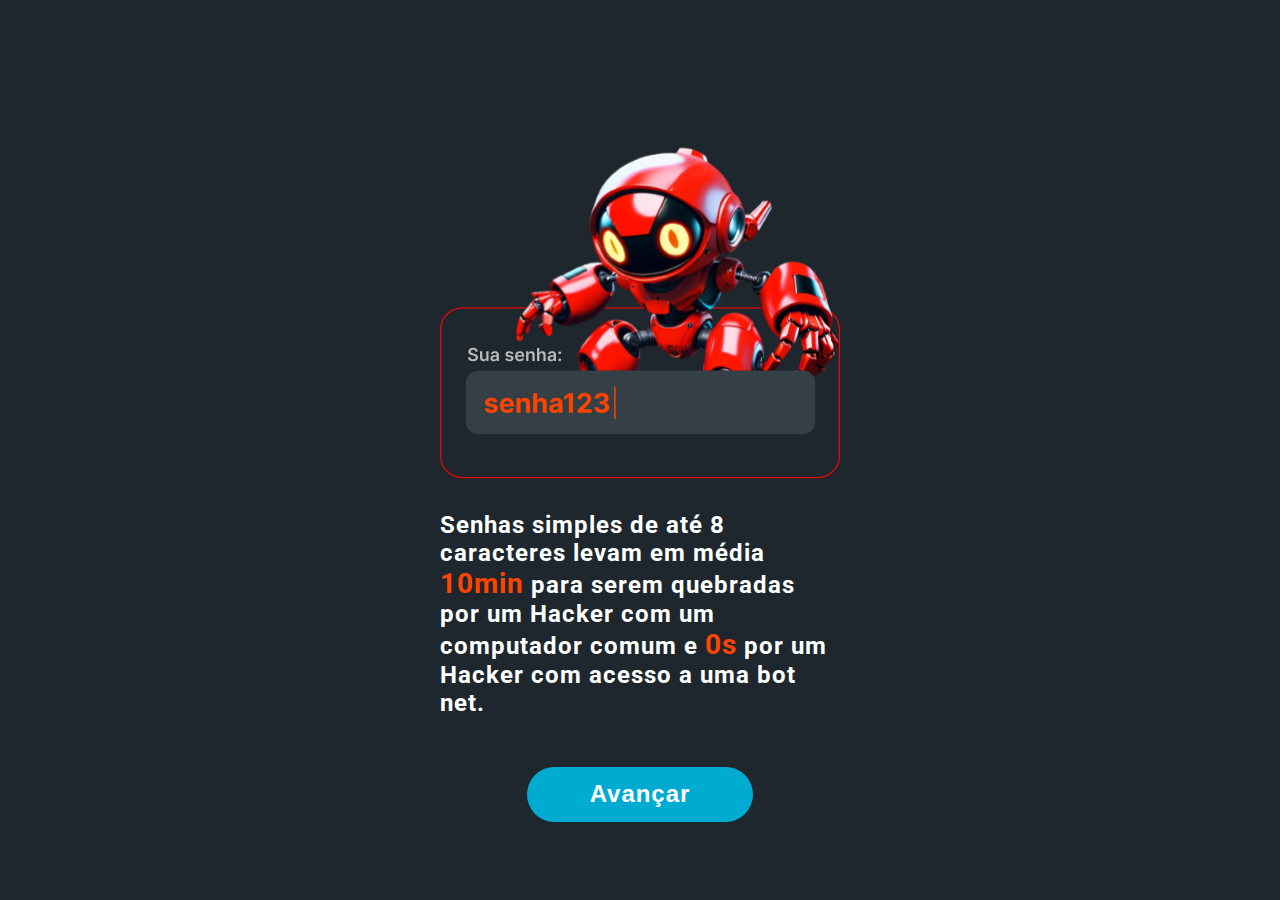
==== quiz.html @ 22730234 "add quiz" ====
<!DOCTYPE html>
<html lang="en">
<head>
  <meta charset="UTF-8">
  <meta name="viewport" content="width=device-width, initial-scale=1.0">
  <title>PowerPass Quiz</title>
  <link rel="stylesheet" href="css/quiz.css">
</head>
<body>
  <section class="sec-quiz">
    <div class="card-container">
        <!-- CARD 1 -->
        <div class="card" id="card-1" style="opacity: 100; display: flex;">
            <img src="./img/img-card-1.svg" alt="">
            <p>Senhas simples de até 8 caracteres levam em média <span class="orange-span">10min</span>
                 para serem quebradas por um Hacker com um computador comum e <span class="orange-span">0s</span> por um Hacker com acesso a uma bot net.</p>
        </div>
        <!-- CARD 2 -->
        <div class="card" id="card-2" card="question">
            <form action="">
                <p>Qual dessas senhas é <span class="light-blue"> mais apropriada</span> para proteger seus dados?</p>
                <div class="options">
                    <input type="radio" name="card-2" id="option-1" value="false">
                    <label for="option-1">senha123</label>
                    <input type="radio" name="card-2" id="option-2" value="false">
                    <label for="option-2">pedrinho</label>
                    <input type="radio" name="card-2" id="option-3" value="true">
                    <label for="option-3">deusepainaoepadrasto</label>
                </div>
            </form>
        </div>
        <!-- CARD 3 -->
        <div class="card" id="card-3">
            <img src="./img/img-card-3.svg" alt="">
            <p><span class="light-blue">Quanto mais caracteres</span> a sua senha tiver, maior será a <span class="light-blue">complexidade para quebrala.</span>   </p>
        </div>
        <!-- CARD 4 -->
        <!-- <div class="card" id="card-4" card="question">
            <form action="">
                <p>Qual dessas senhas é <span class="light-blue"> mais apropriada</span> para proteger seus dados?</p>
                <div class="options">
                    <input type="radio" name="card-4" id="option-1" value="false">
                    <label for="option-1">mariazinha</label>
                    <input type="radio" name="card-4" id="option-2" value="true">
                    <label for="option-2">MyGodIsBetter</label>
                    <input type="radio" name="card-4" id="option-3" value="false">
                    <label for="option-3">vraunei</label>
                </div>
            </form>
        </div> -->
    </div>
    <button id="btn-next" class="btn" >Avançar</button>
  </section>

  <script>
    var count = 1;
    const options = document.querySelectorAll('.option');
    const nextButton = document.querySelector('.next-button');
    const size = document.querySelectorAll('.card').length;

    console.log()

    document.querySelector('#btn-next').addEventListener('click', btn => {
        if(count == size){
            window.location.href = "/"
            return
        }
        
        document.querySelector('#card-'+ count).style.opacity = 0;
        setTimeout(()=>{
            document.querySelector('#card-'+ count).style.display ='none';
            count++;
            
            if(count%2 == 0){
                btn.target.style.display = "none";
                btn.target.style.opacity = "0";
            }

            document.querySelector('#card-'+ count).style.display ='flex';
            setTimeout(()=>{
                document.querySelector('#card-'+ count).style.opacity = 100;
            },50)
        },300)

        

    })

    document.querySelectorAll('.card-container .card .options input[type="radio"]').forEach(input => {
        input.addEventListener('change', function () {
            document.querySelectorAll('.options input[type="radio"]').forEach(label => {
                label.classList.remove('active-true', 'active-false', 'active-neutral');
            });

            // Adiciona a classe correspondente ao label do radio selecionado
            const parentLabel = this;
            if (this.value === 'true') {
            parentLabel.classList.add('active-true');

            document.querySelector('#btn-next').style.display = "block";
            document.querySelector('#btn-next').style.opacity = "100%";

            } else if (this.value === 'false') {
            parentLabel.classList.add('active-false');
            }
        });
    });

  </script>
</body>
</html>
---- css/quiz.css ----
@import url(./style.css);

.sec-quiz{
    max-width: 400px;
    margin: 0 auto;
    padding: 30px;
    display: flex;
    flex-direction: column;
    align-items: center;
    gap: 50px;
    transition: all 300ms;
}

#btn-next{
    transition: opacity 1000ms ease !important; 
}

.card{
    display: none;
    opacity: 0;
    transition: opacity 300ms ease; 

    color: #fff;
    flex-direction: column;
    gap: 20px;
}

.card p{
    font-size: 1.5em;  font-weight: 700; letter-spacing: 1px; word-wrap: break-word;
}

.card .options{
    margin-top: 20px;
    display: flex;
    flex-direction: column;
    gap: 20px;
}


.card .options > label{
    background-color: var(--color-medium-gray);
    font-weight: 700;
    font-size: 1.2rem;
    letter-spacing: 1px;
    padding: 15px;
    border-radius: 10px;
}

.card .options > label:hover{
    transition: all 300ms;
    background-color: #008baa;
}

.card .options > input{
    display: none;
}

.card .options .active-true + label {
    background-color: var(--color-light-blue, #1E90FF); /* Cor para valor true */
  }
  
  .card .options .active-false + label {
    background-color: var(--color-light-red, #FF6347); /* Cor para valor false */
  }
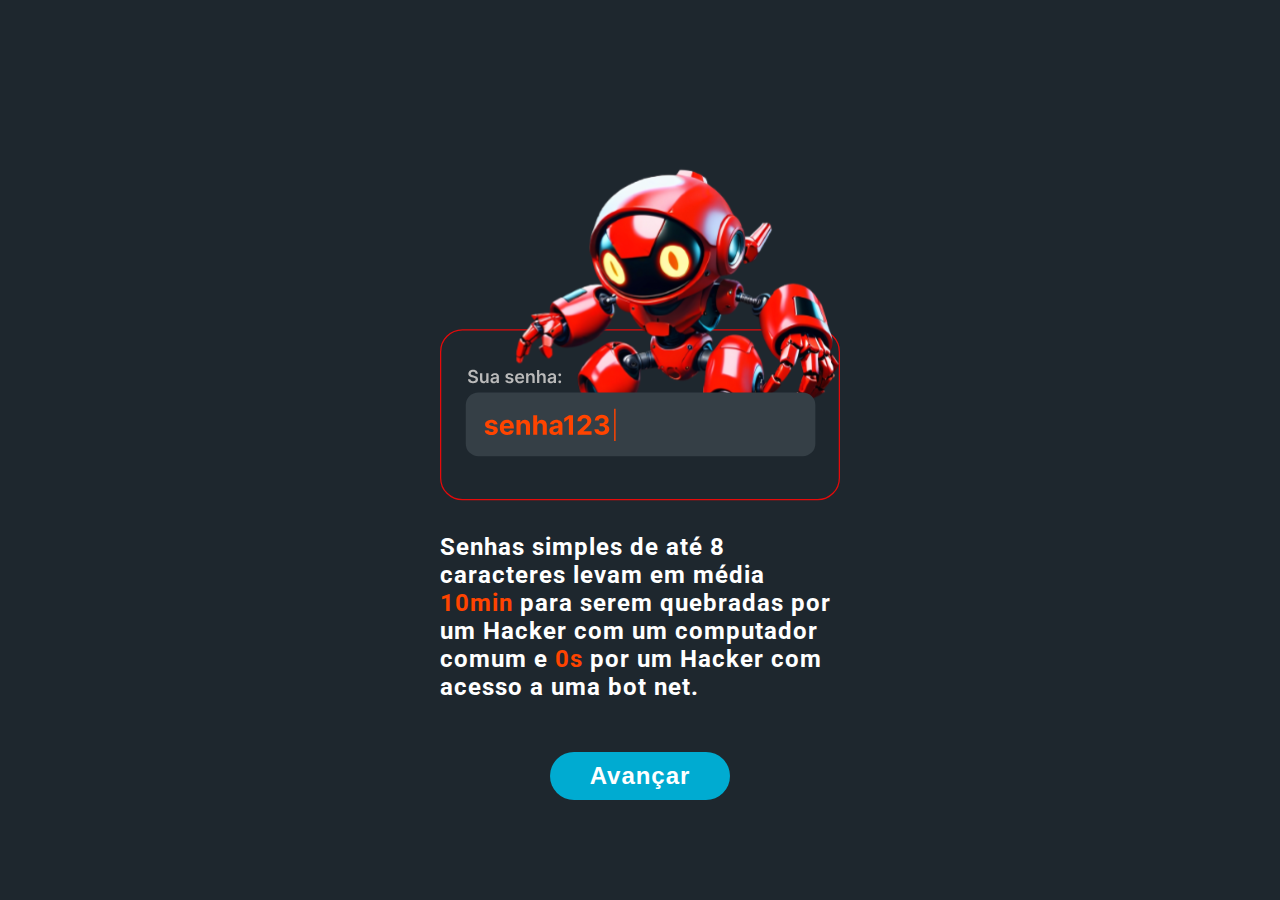
==== commit cf54bfed: "Add: Adciona mais card no quiz" ====
--- a/quiz.html
+++ b/quiz.html
@@ -20,92 +20,88 @@
             <form action="">
                 <p>Qual dessas senhas é <span class="light-blue"> mais apropriada</span> para proteger seus dados?</p>
                 <div class="options">
-                    <input type="radio" name="card-2" id="option-1" value="false">
-                    <label for="option-1">senha123</label>
-                    <input type="radio" name="card-2" id="option-2" value="false">
-                    <label for="option-2">pedrinho</label>
-                    <input type="radio" name="card-2" id="option-3" value="true">
-                    <label for="option-3">deusepainaoepadrasto</label>
+                    <input type="radio" name="card-2" id="card-2-option-1" value="false">
+                    <label for="card-2-option-1">senha123</label>
+                    <input type="radio" name="card-2" id="card-2-option-2" value="false">
+                    <label for="card-2-option-2">admin</label>
+                    <input type="radio" name="card-2" id="card-2-option-3" value="true">
+                    <label for="card-2-option-3">deusepainaoepadrasto</label>
                 </div>
             </form>
         </div>
         <!-- CARD 3 -->
         <div class="card" id="card-3">
             <img src="./img/img-card-3.svg" alt="">
-            <p><span class="light-blue">Quanto mais caracteres</span> a sua senha tiver, maior será a <span class="light-blue">complexidade para quebrala.</span>   </p>
+            <p><span class="light-blue">Isso mesmo!</span>Quanto mais caracteres a sua senha tiver, maior será a <span class="light-blue">complexidade para quebrala.</span>   </p>
         </div>
         <!-- CARD 4 -->
-        <!-- <div class="card" id="card-4" card="question">
+        <div class="card" id="card-4">
+            <img src="./img/img-card-4.svg" alt="">
+            <p>Para saber quantas tentativas um invasor precisa <span class="orange-span">para quebrar uma senha,</span> basta elevarmos o tamanho da senha pelas opções de caracteres disponíveis.</p>
+        </div>
+        <!-- CARD 5 -->
+        <div class="card" id="card-5">
+            <img src="./img/img-card-5.svg" alt="">
+            <p>Então uma senha de 8 caracteres de letras minúsculas tem: 
+                <br/><br/>
+                26^8 = <span class="orange-span">208.827.064.576</span>
+                <br/><br/>
+                Combinações possíveis</p>
+        </div>
+        <!-- CARD 6 -->
+        <div class="card" id="card-6">
+            <img src="./img/img-card-6.svg" alt="">
+            <p>Isso pode parecer muito, mas um computador comum pode fazer todas essas combinações <span class="orange-span">em apenas 10min.</span></p>
+        </div>
+        <!-- CARD 7 -->
+        <div class="card" id="card-7" card="question">
             <form action="">
                 <p>Qual dessas senhas é <span class="light-blue"> mais apropriada</span> para proteger seus dados?</p>
                 <div class="options">
-                    <input type="radio" name="card-4" id="option-1" value="false">
-                    <label for="option-1">mariazinha</label>
-                    <input type="radio" name="card-4" id="option-2" value="true">
-                    <label for="option-2">MyGodIsBetter</label>
-                    <input type="radio" name="card-4" id="option-3" value="false">
-                    <label for="option-3">vraunei</label>
+                    <input type="radio" name="card-7" id="card-7-option-1" value="false">
+                    <label for="card-7-option-1">admimadmim</label>
+                    <input type="radio" name="card-7" id="card-7-option-2" value="true">
+                    <label for="card-7-option-2">Fortalez@d3Aço</label>
+                    <input type="radio" name="card-7" id="card-7-option-3" value="false">
+                    <label for="card-7-option-3">senhaforte</label>
                 </div>
             </form>
-        </div> -->
+        </div>
+        <!-- CARD 8 -->
+        <div class="card" id="card-8">
+            <img src="./img/img-card-8.svg" alt="">
+            <p><span class="light-blue">Isso mesmo!</span> Adicionando letras maiúsculas, números e caracteres especiais na sua senha, <span class="light-blue">você aumenta exponencialmente a quantidade de combinações</span> necessárias para quebra-la.</p>
+        </div>
+        <!-- CARD 9 -->
+        <div class="card" id="card-9">
+            <img src="./img/blue-robot.svg"  style="margin: 0 auto; width: 280px;" alt="">
+            <p>Agora já sabemos como criar <span class="light-blue">senhas fortes!</span> </br></br> 
+                Mas, a medida que criamos várias senhas para <span class="orange-span">várias contas diferentes...</span></p>
+        </div>
+        <!-- CARD 10 -->
+        <div class="card" id="card-10">
+            <img src="./img/img-card-10.svg" alt="">
+            <p>Tendemos a nos <span class="orange-span">esquecer</span> das senhas que criamos e ficamos tentados a utilizar uma <span class="orange-span">senha padrão</span> para nossas contas.</p>
+        </div>
+        <!-- CARD 11 -->
+        <div class="card" id="card-11">
+            <img src="./img/img-card-11.png" alt="">
+            <p>Para solucionar esse problema, podemos utilizar gerenciadores de senha como <span class="light-blue">Microsoft Authenticator.</span> <br><br> 
+                Que além de gerenciar nossas senhas, permite adicionar <span class="light-blue">autenticação de dois fatores</span> no login de algumas contas
+            </p>
+        </div>
+        <!-- CARD 12 -->
+        <div class="card" id="card-12">
+            <img src="./img/card-senha.svg" alt="">
+            <p>já que você fez a escolha inteligente de utilizar um gerenciador de senhas. Precisa criar uma senha muito forte para que todas as suas senhas 
+                <span class="light-blue">estejam seguras dentro dele.</span></p>
+        </div>
+
     </div>
     <button id="btn-next" class="btn" >Avançar</button>
   </section>
 
-  <script>
-    var count = 1;
-    const options = document.querySelectorAll('.option');
-    const nextButton = document.querySelector('.next-button');
-    const size = document.querySelectorAll('.card').length;
-
-    console.log()
-
-    document.querySelector('#btn-next').addEventListener('click', btn => {
-        if(count == size){
-            window.location.href = "/"
-            return
-        }
-        
-        document.querySelector('#card-'+ count).style.opacity = 0;
-        setTimeout(()=>{
-            document.querySelector('#card-'+ count).style.display ='none';
-            count++;
-            
-            if(count%2 == 0){
-                btn.target.style.display = "none";
-                btn.target.style.opacity = "0";
-            }
-
-            document.querySelector('#card-'+ count).style.display ='flex';
-            setTimeout(()=>{
-                document.querySelector('#card-'+ count).style.opacity = 100;
-            },50)
-        },300)
-
-        
-
-    })
-
-    document.querySelectorAll('.card-container .card .options input[type="radio"]').forEach(input => {
-        input.addEventListener('change', function () {
-            document.querySelectorAll('.options input[type="radio"]').forEach(label => {
-                label.classList.remove('active-true', 'active-false', 'active-neutral');
-            });
-
-            // Adiciona a classe correspondente ao label do radio selecionado
-            const parentLabel = this;
-            if (this.value === 'true') {
-            parentLabel.classList.add('active-true');
-
-            document.querySelector('#btn-next').style.display = "block";
-            document.querySelector('#btn-next').style.opacity = "100%";
-
-            } else if (this.value === 'false') {
-            parentLabel.classList.add('active-false');
-            }
-        });
-    });
-
-  </script>
+  <script src="scripts/quiz.js"></script>
+  <script src="scripts/nav.js"></script>
 </body>
 </html>
--- a/css/quiz.css
+++ b/css/quiz.css
@@ -8,6 +8,8 @@
     display: flex;
     flex-direction: column;
     align-items: center;
+    justify-content: space-between;
+    min-height: 700px;
     gap: 50px;
     transition: all 300ms;
 }
@@ -28,6 +30,10 @@
 
 .card p{
     font-size: 1.5em;  font-weight: 700; letter-spacing: 1px; word-wrap: break-word;
+}
+
+.card img{
+    width: 100%;
 }
 
 .card .options{
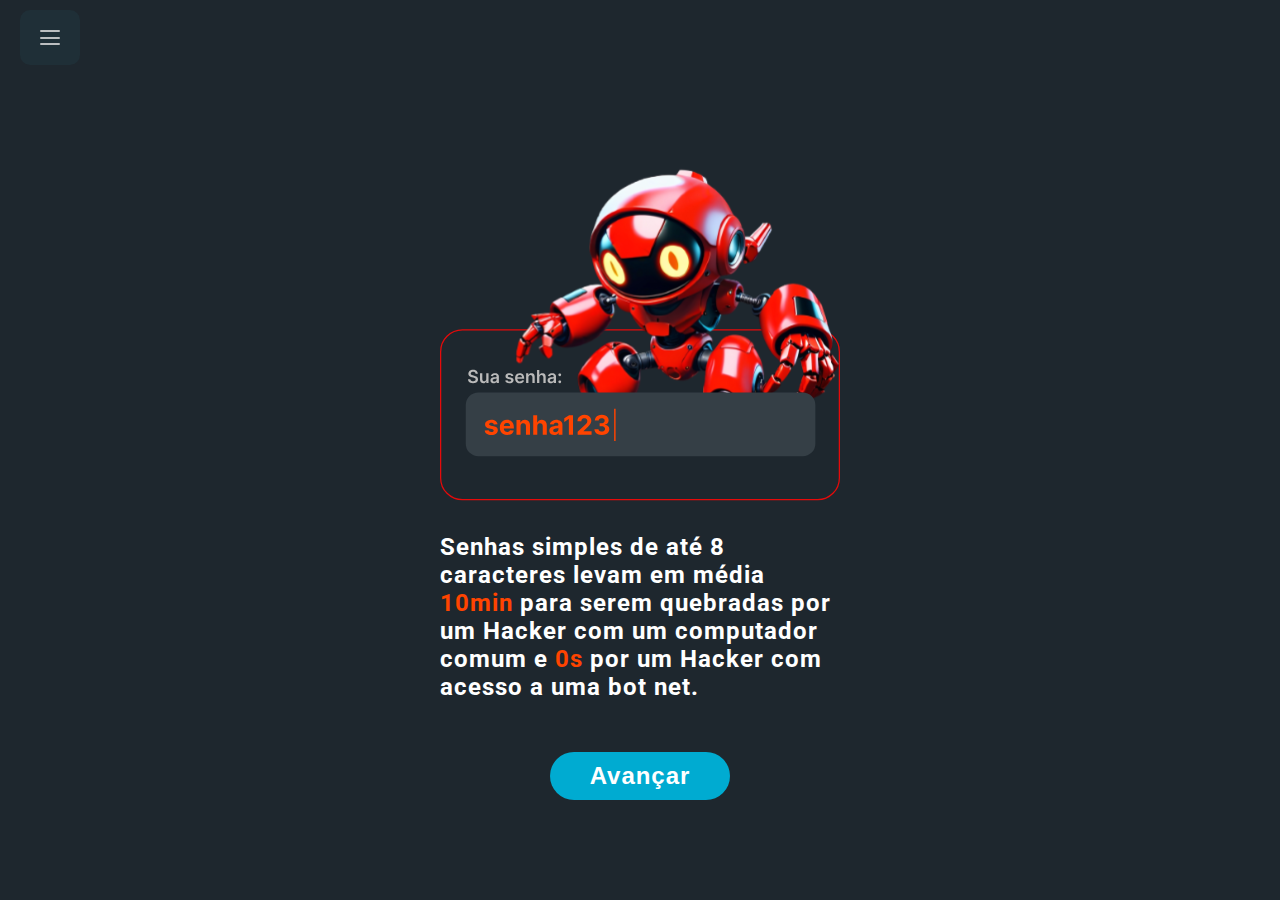
==== commit efe1dd5f: "Add: Navbar" ====
--- a/quiz.html
+++ b/quiz.html
@@ -6,6 +6,7 @@
   <title>PowerPass Quiz</title>
   <link rel="stylesheet" href="css/quiz.css">
 </head>
+<header></header>
 <body>
   <section class="sec-quiz">
     <div class="card-container">
